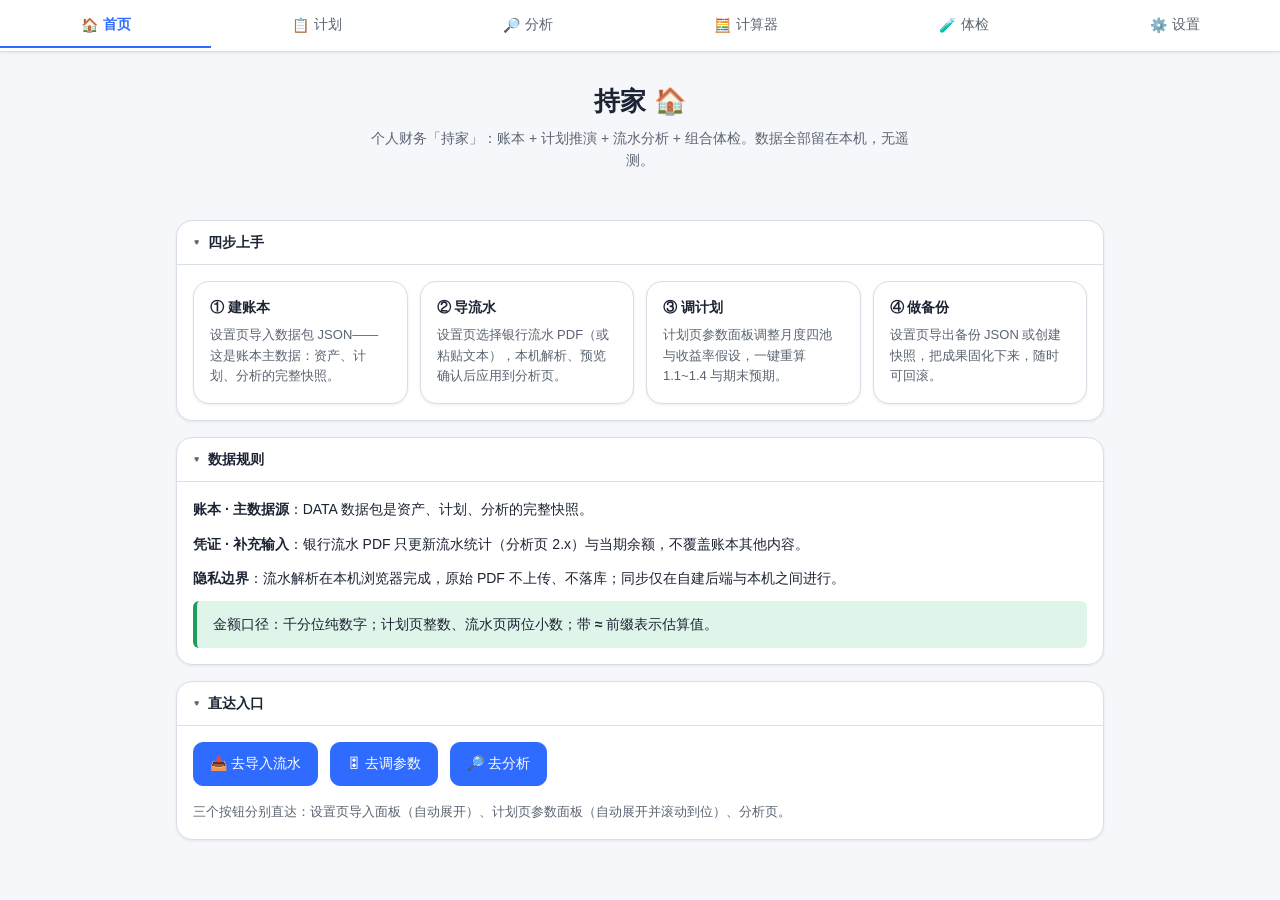
==== frontend/index.html @ 0c9bbaa5 "chijia v2.0.2：本地优先双端个人财务应用（FastAPI+SQLite+PWA，数据不出本机） 六 Tab（计划推演/流水分析/FIRE 计算器/组合体检）+ token 鉴权 + LWW" ====
<!DOCTYPE html>
<html lang="zh-CN">
<head>
  <meta charset="utf-8">
  <meta name="viewport" content="width=device-width, initial-scale=1">
  <meta name="color-scheme" content="light dark">
  <meta name="theme-color" content="#2f6bff">
  <meta name="description" content="持家 · 个人财务双端应用（数据仅存本机）">
  <title>持家 · 首页</title>
  <link rel="manifest" href="manifest.json">
  <link rel="icon" href="icons/icon.svg" type="image/svg+xml">
  <link rel="stylesheet" href="app.css?v=2.0.2">
</head>
<body>

  <!-- 六 Tab 顶栏（UX-SPEC §1：六 Tab 职责互斥） -->
  <header class="topbar">
    <nav class="tabs" role="tablist" aria-label="主导航">
      <button class="tab is-active" role="tab" aria-selected="true"  aria-controls="view-home"       data-tab="home">🏠<span>首页</span></button>
      <button class="tab" role="tab" aria-selected="false" aria-controls="view-plan"        data-tab="plan">📋<span>计划</span></button>
      <button class="tab" role="tab" aria-selected="false" aria-controls="view-analysis"    data-tab="analysis">🔎<span>分析</span></button>
      <button class="tab" role="tab" aria-selected="false" aria-controls="view-calculator"  data-tab="calculator">🧮<span>计算器</span></button>
      <button class="tab" role="tab" aria-selected="false" aria-controls="view-portfolio"   data-tab="portfolio">🧪<span>体检</span></button>
      <button class="tab" role="tab" aria-selected="false" aria-controls="view-settings"    data-tab="settings">⚙️<span>设置</span></button>
    </nav>
  </header>

  <main class="stage">

    <!-- 🏠 首页：壳内原生视图（引导与入口，不放任何数据表格/参数输入） -->
    <section class="view is-active" id="view-home" role="tabpanel" aria-label="首页" data-view="home">
      <div class="home-hero">
        <h1>持家 🏠</h1>
        <p>个人财务「持家」：账本 + 计划推演 + 流水分析 + 组合体检。数据全部留在本机，无遥测。</p>
      </div>

      <div class="page">

        <!-- 引导四步（折叠面板默认展开，UX-SPEC §3） -->
        <details class="panel" id="home-guide" open>
          <summary>四步上手</summary>
          <div class="panel-body">
            <div class="card-grid">
              <div class="card">
                <h3>① 建账本</h3>
                <p>设置页导入数据包 JSON——这是账本主数据：资产、计划、分析的完整快照。</p>
              </div>
              <div class="card">
                <h3>② 导流水</h3>
                <p>设置页选择银行流水 PDF（或粘贴文本），本机解析、预览确认后应用到分析页。</p>
              </div>
              <div class="card">
                <h3>③ 调计划</h3>
                <p>计划页参数面板调整月度四池与收益率假设，一键重算 1.1~1.4 与期末预期。</p>
              </div>
              <div class="card">
                <h3>④ 做备份</h3>
                <p>设置页导出备份 JSON 或创建快照，把成果固化下来，随时可回滚。</p>
              </div>
            </div>
          </div>
        </details>

        <!-- 数据规则说明 -->
        <details class="panel" id="home-rules" open>
          <summary>数据规则</summary>
          <div class="panel-body">
            <p><b>账本 · 主数据源</b>：DATA 数据包是资产、计划、分析的完整快照。</p>
            <p><b>凭证 · 补充输入</b>：银行流水 PDF 只更新流水统计（分析页 2.x）与当期余额，不覆盖账本其他内容。</p>
            <p><b>隐私边界</b>：流水解析在本机浏览器完成，原始 PDF 不上传、不落库；同步仅在自建后端与本机之间进行。</p>
            <div class="callout ok">金额口径：千分位纯数字；计划页整数、流水页两位小数；带 <b>≈</b> 前缀表示估算值。</div>
          </div>
        </details>

        <!-- 直达按钮组（章程 D2：跳转后目标面板自动展开并滚动到位） -->
        <details class="panel" id="home-quick" open>
          <summary>直达入口</summary>
          <div class="panel-body">
            <div class="quick-actions">
              <button class="btn btn-primary" data-go="settings" data-hook="focusImporter">📥 去导入流水</button>
              <button class="btn btn-primary" data-go="plan" data-hook="focusParams">🎛 去调参数</button>
              <button class="btn btn-primary" data-go="analysis">🔎 去分析</button>
            </div>
            <p class="hint">三个按钮分别直达：设置页导入面板（自动展开）、计划页参数面板（自动展开并滚动到位）、分析页。</p>
          </div>
        </details>

      </div>
    </section>

    <!-- 其余五 Tab：iframe 惰性加载（首次点击才设 src；切换只改 display，状态保留） -->
    <section class="view" id="view-plan" role="tabpanel" aria-label="计划" data-view="plan" hidden>
      <iframe id="frame-plan" data-src="plan.html" title="计划"></iframe>
    </section>
    <section class="view" id="view-analysis" role="tabpanel" aria-label="分析" data-view="analysis" hidden>
      <iframe id="frame-analysis" data-src="analysis.html" title="分析"></iframe>
    </section>
    <section class="view" id="view-calculator" role="tabpanel" aria-label="计算器" data-view="calculator" hidden>
      <iframe id="frame-calculator" data-src="calculator.html" title="计算器"></iframe>
    </section>
    <section class="view" id="view-portfolio" role="tabpanel" aria-label="体检" data-view="portfolio" hidden>
      <iframe id="frame-portfolio" data-src="portfolio.html" title="体检"></iframe>
    </section>
    <section class="view" id="view-settings" role="tabpanel" aria-label="设置" data-view="settings" hidden>
      <iframe id="frame-settings" data-src="settings.html" title="设置"></iframe>
    </section>

  </main>

  <script type="module">
    /* 持家壳 · Tab 切换 + iframe 惰性加载 + 直达钩子（章程 D2） */

    const PAGES = ['plan', 'analysis', 'calculator', 'portfolio', 'settings'];
    const tabs = Array.from(document.querySelectorAll('.tab'));
    const views = Object.fromEntries(
      Array.from(document.querySelectorAll('.view')).map((v) => [v.dataset.view, v]),
    );
    let current = 'home';

    function setDisplay(name) {
      for (const p of PAGES) views[p].hidden = p !== name;
      views.home.hidden = name !== 'home';
      for (const t of tabs) {
        const on = t.dataset.tab === name;
        t.classList.toggle('is-active', on);
        t.setAttribute('aria-selected', String(on));
      }
    }

    /** 惰性加载：首次调用才设 src；已加载立即返回 */
    function ensureFrame(name) {
      const f = document.getElementById('frame-' + name);
      if (f.getAttribute('src')) return Promise.resolve(f);
      return new Promise((resolve) => {
        f.addEventListener('load', () => resolve(f), { once: true });
        f.src = f.dataset.src;
      });
    }

    async function activate(name, hook) {
      if (!views[name]) return;
      if (name !== current) {
        setDisplay(name);
        current = name;
        try { history.replaceState(null, '', '#' + name); } catch { /* file:// 下可能受限 */ }
      }
      if (name !== 'home') {
        const frame = await ensureFrame(name);
        if (hook && frame.contentWindow) {
          try {
            // 页内模块通过 window.__chijia 暴露直达钩子（如 focusImporter / focusParams）
            frame.contentWindow.__chijia?.[hook]?.();
          } catch (e) {
            console.warn('[chijia] 直达钩子执行失败：', name, hook, e);
          }
        }
      }
    }

    for (const t of tabs) t.addEventListener('click', () => activate(t.dataset.tab));
    for (const b of document.querySelectorAll('[data-go]')) {
      b.addEventListener('click', () => activate(b.dataset.go, b.dataset.hook));
    }

    // 支持 #plan 等 hash 直达（QA/分享链接用）
    const initial = location.hash.slice(1);
    if (initial && views[initial]) activate(initial);

    // PWA Service Worker 注册（失败静默：本地预览 file:// 或旧浏览器）
    if ('serviceWorker' in navigator) {
      addEventListener('load', () => {
        navigator.serviceWorker.register('./sw.js').catch(() => {});
      });
    }
  </script>
</body>
</html>
---- frontend/app.css ----
/* ============================================================
   持家 chijia v2.0.2 · app.css
   设计 token + 深浅双主题 + 壳与页面排版 + DATA.md 全部 block
   类型样式 + 移动端 390 密度 + 打印（折叠全部展开）。
   引用方式：<link rel="stylesheet" href="app.css?v=版本">
   ============================================================ */

/* ------------------------------ 设计 token ------------------------------ */
:root {
  color-scheme: light dark;

  /* 色板（浅色） */
  --c-bg: #f6f7fb;
  --c-surface: #ffffff;
  --c-surface-2: #eef1f7;
  --c-text: #1c2333;
  --c-text-muted: #5b6472;
  --c-border: #d9dee8;
  --c-primary: #2f6bff;
  --c-primary-weak: #e3ecff;
  --c-primary-ink: #ffffff;
  --c-ok: #1e9e5a;
  --c-ok-weak: #e0f5ea;
  --c-warn: #b06f0a;
  --c-warn-weak: #fdf0d7;
  --c-danger: #cf3b3b;
  --c-danger-weak: #fbe3e3;
  --c-invest: #4e8cff;
  --c-consume: #2fbf71;
  --c-cushion: #e8a13c;
  --c-esop: #8f6bd6;

  /* 字号 */
  --fs-xs: 12px;
  --fs-sm: 13px;
  --fs-md: 14px;
  --fs-lg: 16px;
  --fs-xl: 20px;
  --fs-2xl: 26px;

  /* 间距 */
  --sp-1: 4px;
  --sp-2: 8px;
  --sp-3: 12px;
  --sp-4: 16px;
  --sp-5: 24px;
  --sp-6: 32px;
  --sp-7: 40px;
  --sp-8: 48px;

  /* 圆角 */
  --radius-sm: 6px;
  --radius-md: 10px;
  --radius-lg: 16px;

  /* 阴影 */
  --shadow-1: 0 1px 3px rgba(16, 24, 40, 0.08);
  --shadow-2: 0 6px 18px rgba(16, 24, 40, 0.12);

  /* 布局 */
  --topbar-h: 52px;
}

/* 深色主题：手动 [data-theme="dark"] 或系统偏好 */
:root[data-theme='dark'] {
  color-scheme: dark;
  --c-bg: #12151c;
  --c-surface: #1a1f2a;
  --c-surface-2: #232a38;
  --c-text: #e8ecf4;
  --c-text-muted: #9aa4b5;
  --c-border: #2c3444;
  --c-primary: #5c8bff;
  --c-primary-weak: #22304f;
  --c-primary-ink: #0e1420;
  --c-ok: #3ed484;
  --c-ok-weak: #143526;
  --c-warn: #f0b45c;
  --c-warn-weak: #3a2c12;
  --c-danger: #ff7070;
  --c-danger-weak: #421d1d;
}
@media (prefers-color-scheme: dark) {
  :root:not([data-theme='light']) {
    color-scheme: dark;
    --c-bg: #12151c;
    --c-surface: #1a1f2a;
    --c-surface-2: #232a38;
    --c-text: #e8ecf4;
    --c-text-muted: #9aa4b5;
    --c-border: #2c3444;
    --c-primary: #5c8bff;
    --c-primary-weak: #22304f;
    --c-primary-ink: #0e1420;
    --c-ok: #3ed484;
    --c-ok-weak: #143526;
    --c-warn: #f0b45c;
    --c-warn-weak: #3a2c12;
    --c-danger: #ff7070;
    --c-danger-weak: #421d1d;
  }
}

/* ------------------------------ 基础排版 ------------------------------ */
* {
  box-sizing: border-box;
}
/* author 层的 display:flex/grid 会覆盖 UA 的 [hidden]，这里统一压回（如 .form-row 隐藏行） */
[hidden] {
  display: none !important;
}
html,
body {
  margin: 0;
  padding: 0;
}
body {
  font-family: -apple-system, 'Segoe UI', 'Microsoft YaHei', 'PingFang SC', 'Noto Sans SC', sans-serif;
  font-size: var(--fs-md);
  line-height: 1.6;
  color: var(--c-text);
  background: var(--c-bg);
}
h1,
h2,
h3,
h4 {
  line-height: 1.35;
  margin: var(--sp-5) 0 var(--sp-3);
}
h1 {
  font-size: var(--fs-2xl);
}
h2 {
  font-size: var(--fs-xl);
}
h3 {
  font-size: var(--fs-lg);
}
h4 {
  font-size: var(--fs-md);
}
p {
  margin: var(--sp-3) 0;
}
a {
  color: var(--c-primary);
}
code {
  font-family: Consolas, 'Courier New', monospace;
  font-size: 0.92em;
  background: var(--c-surface-2);
  border-radius: var(--radius-sm);
  padding: 1px 5px;
}

.hint {
  color: var(--c-text-muted);
  font-size: var(--fs-sm);
  font-weight: normal;
}
.muted {
  color: var(--c-text-muted);
}
.neg {
  color: var(--c-danger);
}
.strong {
  font-weight: 700;
}
.num {
  font-variant-numeric: tabular-nums;
  text-align: right;
}

/* ------------------------------ 壳：顶栏与舞台 ------------------------------ */
.topbar {
  position: sticky;
  top: 0;
  z-index: 10;
  height: var(--topbar-h);
  display: flex;
  align-items: center;
  background: var(--c-surface);
  border-bottom: 1px solid var(--c-border);
  box-shadow: var(--shadow-1);
}
.tabs {
  display: flex;
  width: 100%;
  overflow-x: auto;
  scrollbar-width: none;
}
.tabs::-webkit-scrollbar {
  display: none;
}
.tab {
  flex: 1 0 auto;
  min-height: 44px;
  min-width: 64px;
  display: inline-flex;
  align-items: center;
  justify-content: center;
  gap: 5px;
  padding: 0 var(--sp-3);
  border: none;
  border-bottom: 2px solid transparent;
  background: none;
  color: var(--c-text-muted);
  font-size: var(--fs-md);
  font-family: inherit;
  cursor: pointer;
  white-space: nowrap;
}
.tab:hover {
  color: var(--c-text);
  background: var(--c-surface-2);
}
.tab.is-active {
  color: var(--c-primary);
  border-bottom-color: var(--c-primary);
  font-weight: 600;
}
.tab:focus-visible {
  outline: 2px solid var(--c-primary);
  outline-offset: -2px;
}

.stage {
  height: calc(100vh - var(--topbar-h));
}
.view {
  height: 100%;
  overflow: auto;
}
.view[hidden] {
  display: none;
}
.view iframe {
  display: block;
  width: 100%;
  height: 100%;
  border: 0;
  background: var(--c-bg);
}

/* ------------------------------ 页面布局 ------------------------------ */
.page {
  max-width: 960px;
  margin: 0 auto;
  padding: var(--sp-5) var(--sp-4) var(--sp-8);
}
.page-head {
  max-width: 960px;
  margin: 0 auto;
  padding: var(--sp-4) var(--sp-4) 0;
}
.page-head h1 {
  margin: 0 0 var(--sp-1);
}
.page-head .page-sub {
  margin: 0;
  color: var(--c-text-muted);
  font-size: var(--fs-sm);
}
.page-footer {
  max-width: 960px;
  margin: var(--sp-7) auto 0;
  padding: var(--sp-4) var(--sp-4) var(--sp-6);
  border-top: 1px solid var(--c-border);
  color: var(--c-text-muted);
  font-size: var(--fs-sm);
  text-align: center;
}

/* ------------------------------ 按钮（触控 ≥44px） ------------------------------ */
.btn {
  min-height: 44px;
  min-width: 44px;
  display: inline-flex;
  align-items: center;
  justify-content: center;
  gap: var(--sp-2);
  padding: 0 var(--sp-4);
  border: 1px solid var(--c-border);
  border-radius: var(--radius-md);
  background: var(--c-surface);
  color: var(--c-text);
  font-size: var(--fs-md);
  font-family: inherit;
  cursor: pointer;
  transition: transform 0.06s ease, background 0.15s ease, box-shadow 0.15s ease;
}
.btn:hover {
  background: var(--c-surface-2);
}
.btn:active {
  transform: scale(0.97);
}
.btn:focus-visible {
  outline: 2px solid var(--c-primary);
  outline-offset: 2px;
}
.btn-primary {
  background: var(--c-primary);
  border-color: var(--c-primary);
  color: var(--c-primary-ink);
}
.btn-primary:hover {
  background: var(--c-primary);
  filter: brightness(1.08);
}
.btn-danger {
  color: var(--c-danger);
  border-color: var(--c-danger);
}
.btn[disabled] {
  opacity: 0.5;
  cursor: not-allowed;
}
.quick-actions {
  display: flex;
  flex-wrap: wrap;
  gap: var(--sp-3);
  margin: var(--sp-4) 0;
}

/* ------------------------------ 表单控件（触控 ≥44px） ------------------------------ */
input[type='number'],
input[type='text'],
input[type='password'],
input[type='date'],
select,
textarea {
  min-height: 44px;
  padding: var(--sp-2) var(--sp-3);
  border: 1px solid var(--c-border);
  border-radius: var(--radius-md);
  background: var(--c-surface);
  color: var(--c-text);
  font-size: var(--fs-md);
  font-family: inherit;
}
input[type='number'] {
  width: 100%;
  font-variant-numeric: tabular-nums;
}
input:focus-visible,
select:focus-visible,
textarea:focus-visible {
  outline: 2px solid var(--c-primary);
  outline-offset: 1px;
}
input[type='file'] {
  min-height: 44px;
  max-width: 100%;
  font-family: inherit;
}
input[type='file']::file-selector-button {
  min-height: 36px;
  margin-right: var(--sp-3);
  border: 1px solid var(--c-border);
  border-radius: var(--radius-md);
  background: var(--c-surface-2);
  color: var(--c-text);
  font-family: inherit;
  cursor: pointer;
}

/* ------------------------------ 卡片 / 面板 ------------------------------ */
.card {
  background: var(--c-surface);
  border: 1px solid var(--c-border);
  border-radius: var(--radius-lg);
  box-shadow: var(--shadow-1);
  padding: var(--sp-4);
}
.card-grid {
  display: grid;
  grid-template-columns: repeat(auto-fit, minmax(200px, 1fr));
  gap: var(--sp-3);
  margin: var(--sp-4) 0;
}
.card-grid .card h3 {
  margin: 0 0 var(--sp-2);
  font-size: var(--fs-md);
}
.card-grid .card p {
  margin: 0;
  font-size: var(--fs-sm);
  color: var(--c-text-muted);
}

.panel {
  background: var(--c-surface);
  border: 1px solid var(--c-border);
  border-radius: var(--radius-lg);
  box-shadow: var(--shadow-1);
  margin: var(--sp-4) 0;
}
.panel > summary {
  min-height: 44px;
  display: flex;
  align-items: center;
  padding: var(--sp-2) var(--sp-4);
  font-weight: 600;
  cursor: pointer;
  border-radius: var(--radius-lg);
  user-select: none;
}
.panel > summary:hover {
  background: var(--c-surface-2);
}
.panel[open] > summary {
  border-bottom: 1px solid var(--c-border);
  border-radius: var(--radius-lg) var(--radius-lg) 0 0;
}
.panel > summary:focus-visible {
  outline: 2px solid var(--c-primary);
  outline-offset: -2px;
}
.panel > summary::before {
  content: '▸';
  margin-right: var(--sp-2);
  color: var(--c-text-muted);
  transition: transform 0.15s ease;
}
.panel[open] > summary::before {
  transform: rotate(90deg);
}
.panel-body {
  padding: var(--sp-4);
}
.panel-body > :first-child {
  margin-top: 0;
}
.panel-body > :last-child {
  margin-bottom: 0;
}

/* ------------------------------ 空态 / 提示框 ------------------------------ */
.empty {
  margin: var(--sp-3) 0;
  padding: var(--sp-5) var(--sp-4);
  border: 1px dashed var(--c-border);
  border-radius: var(--radius-md);
  color: var(--c-text-muted);
  font-size: var(--fs-sm);
  text-align: center;
  background: var(--c-surface);
}
.callout {
  margin: var(--sp-3) 0;
  padding: var(--sp-3) var(--sp-4);
  border-left: 4px solid var(--c-primary);
  border-radius: var(--radius-sm);
  background: var(--c-primary-weak);
  overflow-wrap: break-word;
}
.callout.ok {
  border-left-color: var(--c-ok);
  background: var(--c-ok-weak);
}
.callout.warn {
  border-left-color: var(--c-warn);
  background: var(--c-warn-weak);
}
.callout.danger,
.callout.plan-warn {
  border-left-color: var(--c-danger);
  background: var(--c-danger-weak);
  color: var(--c-danger);
  font-weight: 600;
}

/* ------------------------------ 标签 ------------------------------ */
.tag {
  display: inline-block;
  padding: 1px 8px;
  border-radius: 999px;
  font-size: var(--fs-xs);
  background: var(--c-surface-2);
  color: var(--c-text-muted);
  white-space: nowrap;
}
.tag-ok {
  background: var(--c-ok-weak);
  color: var(--c-ok);
}
.tag-warn {
  background: var(--c-warn-weak);
  color: var(--c-warn);
}
.tag-danger {
  background: var(--c-danger-weak);
  color: var(--c-danger);
}
.tag-blue {
  background: var(--c-primary-weak);
  color: var(--c-primary);
}

/* ------------------------------ 表格 ------------------------------ */
.table-wrap {
  overflow-x: auto;
}
table.data-table {
  width: 100%;
  border-collapse: collapse;
  margin: var(--sp-3) 0;
  font-size: var(--fs-sm);
}
table.data-table th,
table.data-table td {
  padding: var(--sp-2) var(--sp-3);
  border-bottom: 1px solid var(--c-border);
  text-align: left;
  vertical-align: top;
}
table.data-table th {
  color: var(--c-text-muted);
  font-weight: 600;
  white-space: nowrap;
}
table.data-table th.num,
table.data-table td.num {
  text-align: right;
  font-variant-numeric: tabular-nums;
}
table.data-table tr.is-total td {
  font-weight: 700;
  border-top: 2px solid var(--c-border);
}
table.data-table tr.is-muted td {
  color: var(--c-text-muted);
}
/* hideNarrow 说明性尾列（buildTable 打标，如计划页 1.3「构成」）：
   ≤480px 整列隐藏（th/td 同步），避免窄视口长文案列逐字竖排；≥481px 完整显示 */
@media (max-width: 480px) {
  table.data-table .col-hide-narrow {
    display: none;
  }
}

/* ------------------------------ Hero（现在 → 计划期末） ------------------------------ */
.hero {
  display: grid;
  grid-template-columns: 1fr auto 1fr;
  gap: var(--sp-3);
  align-items: stretch;
  margin: var(--sp-4) 0;
}
.hero-side {
  background: var(--c-surface);
  border: 1px solid var(--c-border);
  border-radius: var(--radius-lg);
  box-shadow: var(--shadow-1);
  padding: var(--sp-4);
}
.hero-side-exp {
  border-color: var(--c-primary);
}
.hero-head {
  font-weight: 700;
  font-size: var(--fs-md);
  margin-bottom: var(--sp-2);
}
.hero-list {
  list-style: none;
  margin: 0;
  padding: 0;
}
.hero-item {
  display: flex;
  justify-content: space-between;
  align-items: baseline;
  gap: var(--sp-3);
  padding: var(--sp-1) 0;
  border-bottom: 1px dashed var(--c-border);
  font-size: var(--fs-sm);
}
.hero-item:last-child {
  border-bottom: none;
}
.hero-label {
  color: var(--c-text-muted);
}
.hero-val {
  font-variant-numeric: tabular-nums;
}
.hero-arrow {
  align-self: center;
  font-size: var(--fs-2xl);
  color: var(--c-primary);
}

/* ------------------------------ Overview（资金分布 & 总览） ------------------------------ */
.ov-panel {
  padding: var(--sp-4);
}
.ov-head {
  margin-bottom: var(--sp-2);
}
.ov-title {
  margin: 0;
  font-size: var(--fs-lg);
}
.ov-note {
  margin: var(--sp-1) 0 0;
}
.ov-wrap {
  display: grid;
  grid-template-columns: 1fr auto 1fr;
  gap: var(--sp-4);
  align-items: start;
}
.ov-side {
  min-width: 0;
}
.ov-side-head {
  font-weight: 600;
  font-size: var(--fs-sm);
  color: var(--c-text-muted);
}
.ov-total {
  font-size: var(--fs-2xl);
  font-weight: 700;
  text-align: left;
  line-height: 1.3;
}
.ov-sub {
  margin-bottom: var(--sp-2);
}
.stack {
  display: flex;
  height: 22px;
  border-radius: var(--radius-sm);
  overflow: hidden;
  background: var(--c-surface-2);
}
.stack span {
  display: flex;
  align-items: center;
  justify-content: center;
  min-width: 0;
  overflow: hidden;
  white-space: nowrap;
  color: #fff;
  font-size: var(--fs-xs);
  text-shadow: 0 0 2px rgba(0, 0, 0, 0.35);
}
.ov-rows {
  list-style: none;
  margin: var(--sp-2) 0 0;
  padding: 0;
}
.ov-row {
  display: flex;
  align-items: baseline;
  gap: var(--sp-2);
  padding: var(--sp-1) 0;
  font-size: var(--fs-sm);
  border-bottom: 1px dashed var(--c-border);
}
.ov-row:last-child {
  border-bottom: none;
}
.dot {
  flex: 0 0 8px;
  width: 8px;
  height: 8px;
  border-radius: 50%;
  align-self: center;
}
.ov-name {
  flex: 1 1 auto;
  min-width: 0;
  overflow: hidden;
  text-overflow: ellipsis;
  white-space: nowrap;
}
.ov-amt {
  flex: 0 0 auto;
  font-variant-numeric: tabular-nums;
}
.ov-pc {
  flex: 0 0 3em;
  color: var(--c-text-muted);
  font-variant-numeric: tabular-nums;
}
.ov-callout {
  font-size: var(--fs-sm);
}
.ov-arrow {
  align-self: center;
  text-align: center;
  max-width: 160px;
}
.ov-arrow-glyph {
  font-size: var(--fs-2xl);
  color: var(--c-primary);
}
.ov-arrow-cap {
  margin-top: var(--sp-1);
  font-size: var(--fs-xs);
  color: var(--c-text-muted);
  line-height: 1.5;
}

/* ------------------------------ parts：章节与双栏 ------------------------------ */
.part {
  margin: var(--sp-6) 0 var(--sp-4);
}
.part-head {
  margin-bottom: var(--sp-2);
}
.part-title {
  display: flex;
  align-items: center;
  gap: var(--sp-2);
  margin: 0;
  font-size: var(--fs-xl);
}
.part-no {
  display: inline-flex;
  align-items: center;
  justify-content: center;
  min-width: 1.7em;
  height: 1.7em;
  border-radius: var(--radius-sm);
  background: var(--c-primary);
  color: var(--c-primary-ink);
  font-size: var(--fs-md);
  font-weight: 700;
}
.part-note {
  margin: var(--sp-1) 0 0;
}
.part-layout {
  display: grid;
  grid-template-columns: minmax(0, 1fr) 300px;
  gap: var(--sp-4);
  align-items: start;
}
.part-sections {
  min-width: 0;
}
.rules-col {
  position: sticky;
  top: var(--sp-3);
}
.rules-title {
  margin: 0 0 var(--sp-2);
  font-size: var(--fs-md);
  color: var(--c-warn);
}
.rules-body > :first-child {
  margin-top: 0;
}
.rules-body > :last-child {
  margin-bottom: 0;
}
.section-panel {
  margin: var(--sp-3) 0;
}
.sec-summary {
  font-size: var(--fs-md);
}

/* ------------------------------ block：sub / h4 / gap ------------------------------ */
.block-sub {
  color: var(--c-text-muted);
  font-size: var(--fs-sm);
  margin: var(--sp-2) 0;
}
.block-h4 {
  margin: var(--sp-4) 0 var(--sp-2);
  font-weight: 700;
}
.gap {
  width: 100%;
}

/* ------------------------------ block：allocbar / tier ------------------------------ */
.allocbar {
  display: flex;
  height: 26px;
  border-radius: var(--radius-sm);
  overflow: hidden;
  margin: var(--sp-3) 0;
}
.allocbar span {
  display: flex;
  align-items: center;
  justify-content: center;
  min-width: 0;
  overflow: hidden;
  white-space: nowrap;
  text-overflow: ellipsis;
  padding: 0 4px;
  color: #fff;
  font-size: var(--fs-xs);
  text-shadow: 0 0 2px rgba(0, 0, 0, 0.35);
}
.ab-consume {
  background: var(--c-consume);
}
.ab-invest {
  background: var(--c-invest);
}
.ab-cushion {
  background: var(--c-cushion);
}
.ab-esop {
  background: var(--c-esop);
}

.tier {
  margin: var(--sp-3) 0;
}
.tier-bar {
  display: flex;
  height: 30px;
  border-radius: var(--radius-sm);
  overflow: hidden;
  margin: 0;
}
.tier-bar span {
  display: flex;
  align-items: center;
  justify-content: center;
  min-width: 0;
  overflow: hidden;
  white-space: nowrap;
  text-overflow: ellipsis;
  padding: 0 4px;
  color: #fff;
  font-size: var(--fs-xs);
  text-shadow: 0 0 2px rgba(0, 0, 0, 0.35);
}
.tier-legend {
  list-style: none;
  display: flex;
  flex-wrap: wrap;
  gap: var(--sp-2) var(--sp-4);
  margin: var(--sp-2) 0 0;
  padding: 0;
  font-size: var(--fs-sm);
}
.tier-leg {
  display: flex;
  align-items: center;
  gap: var(--sp-2);
}
.tier-leg .swatch {
  width: 10px;
  height: 10px;
  border-radius: 3px;
}

/* ------------------------------ block：cards（仓位/指标卡） ------------------------------ */
.stat-cards {
  margin: var(--sp-3) 0;
}
.stat-card {
  display: flex;
  flex-direction: column;
  gap: var(--sp-1);
  align-items: flex-start;
}
.stat-lab {
  font-size: var(--fs-xs);
}
.stat-val {
  font-size: var(--fs-xl);
  font-weight: 700;
  text-align: left;
  font-variant-numeric: tabular-nums;
}
.stat-note {
  font-size: var(--fs-xs);
}
.stat-card .tag {
  margin-top: var(--sp-1);
}

/* ------------------------------ block：picgrid / flow / ms ------------------------------ */
.pic-grid {
  display: grid;
  grid-template-columns: repeat(auto-fit, minmax(180px, 1fr));
  gap: var(--sp-3);
  margin: var(--sp-3) 0;
}
.pic-grid .cell {
  padding: var(--sp-3);
  border: 1px solid var(--c-border);
  border-radius: var(--radius-md);
  background: var(--c-surface);
  font-size: var(--fs-sm);
}
.pic-grid .cell b {
  display: block;
  margin-bottom: var(--sp-1);
}
.pic-grid .cell span {
  color: var(--c-text-muted);
}

.flow-chain {
  display: flex;
  flex-wrap: wrap;
  align-items: stretch;
  gap: var(--sp-2);
  margin: var(--sp-3) 0;
}
.flow-chain .step {
  flex: 1 1 150px;
  padding: var(--sp-3);
  border: 1px solid var(--c-border);
  border-radius: var(--radius-md);
  background: var(--c-surface);
  font-size: var(--fs-sm);
}
.flow-chain .step b {
  display: block;
  font-size: var(--fs-sm);
}
.flow-sep {
  align-self: center;
  color: var(--c-primary);
  font-weight: 700;
}

.ms-cloud {
  display: flex;
  flex-wrap: wrap;
  gap: var(--sp-2);
  margin: var(--sp-3) 0;
}
.ms-cloud .tag {
  font-size: var(--fs-sm);
  white-space: normal;
  max-width: 100%;
}

/* ------------------------------ block：procons / distrows / details ------------------------------ */
.procons {
  display: grid;
  grid-template-columns: 1fr 1fr;
  gap: var(--sp-3);
  margin: var(--sp-3) 0;
}
.procons-col {
  border: 1px solid var(--c-border);
  border-radius: var(--radius-md);
  padding: var(--sp-3);
  background: var(--c-surface);
  font-size: var(--fs-sm);
}
.procons-col h4 {
  margin: 0 0 var(--sp-2);
}
.procons-col ul {
  margin: 0;
  padding-left: 1.3em;
}
.procons-col.pros h4 {
  color: var(--c-ok);
}
.procons-col.cons h4 {
  color: var(--c-warn);
}

.dist-rows {
  margin: var(--sp-3) 0;
}
.dist-row {
  display: grid;
  grid-template-columns: minmax(7em, 9em) 1fr 4em;
  gap: var(--sp-2);
  align-items: center;
  margin: var(--sp-2) 0;
  font-size: var(--fs-sm);
}
.dist-row .dist-name {
  min-width: 0;
  overflow: hidden;
  text-overflow: ellipsis;
  white-space: nowrap;
}
.dist-row .bar {
  height: 12px;
  border-radius: 999px;
  background: var(--c-surface-2);
  overflow: hidden;
}
.dist-row .bar i {
  display: block;
  height: 100%;
  border-radius: 999px;
  min-width: 2px;
}
.dist-row .dist-pct {
  color: var(--c-text-muted);
  font-variant-numeric: tabular-nums;
}

details.details-block {
  margin: var(--sp-3) 0;
  box-shadow: none;
  background: var(--c-surface-2);
}
details.details-block > summary {
  min-height: 44px;
  font-weight: 600;
  font-size: var(--fs-sm);
}

/* ------------------------------ 表格内分布条（bar cell） ------------------------------ */
.bar-cell {
  display: flex;
  align-items: center;
  justify-content: flex-end;
  gap: var(--sp-2);
}
.bar-cell .bar {
  flex: 0 0 64px;
  height: 8px;
  border-radius: 999px;
  background: var(--c-surface-2);
  overflow: hidden;
}
.bar-cell .bar i {
  display: block;
  height: 100%;
  background: var(--c-invest);
  border-radius: 999px;
  min-width: 2px;
}

/* ------------------------------ 统计维度芯片（分析页） ------------------------------ */
.stats-chip {
  display: flex;
  flex-wrap: wrap;
  align-items: center;
  gap: var(--sp-2);
  margin: var(--sp-3) 0;
}
.stats-chip .tag-blue {
  font-size: var(--fs-sm);
  padding: 3px 12px;
}
.stats-chip-text {
  font-size: var(--fs-sm);
  color: var(--c-text-muted);
}

/* ------------------------------ ④ 参数面板（计划页） ------------------------------ */
.pp-grid {
  display: grid;
  grid-template-columns: repeat(auto-fit, minmax(200px, 1fr));
  gap: var(--sp-3);
  margin: var(--sp-2) 0;
}
.pp-field {
  display: flex;
  flex-direction: column;
  gap: var(--sp-1);
  min-width: 0;
}
.pp-lab {
  font-size: var(--fs-xs);
  color: var(--c-text-muted);
}
.pp-status {
  margin: var(--sp-2) 0;
}
.pp-status .callout {
  margin: var(--sp-2) 0;
}
.pp-actions {
  display: flex;
  align-items: center;
  gap: var(--sp-3);
  flex-wrap: wrap;
}
.pp-flash {
  min-height: 1.4em;
}

/* ------------------------------ 设置页（settings-mode） ------------------------------ */
body[data-page='settings'] .page {
  max-width: 860px;
}
body[data-page='settings'] .panel {
  margin: var(--sp-3) 0;
}
body[data-page='settings'] .panel > summary {
  font-size: var(--fs-lg);
  padding: var(--sp-3) var(--sp-4);
}

/* 表单行（设置/计算器/体检等页通用） */
.form-row {
  display: flex;
  flex-wrap: wrap;
  align-items: flex-end;
  gap: var(--sp-3);
  margin: var(--sp-3) 0;
}
.form-row > label {
  flex: 1 1 200px;
  display: flex;
  flex-direction: column;
  gap: var(--sp-1);
  min-width: 0;
  font-size: var(--fs-sm);
  color: var(--c-text-muted);
}
.form-row .btn {
  flex: 0 0 auto;
}

/* 横幅反馈（FFC_PREFILL 预填提示等；深浅主题均深底浅字，保证对比度） */
.banner {
  display: flex;
  align-items: center;
  gap: var(--sp-2);
  margin: var(--sp-3) 0;
  padding: var(--sp-3) var(--sp-4);
  border-radius: var(--radius-md);
  background: #1c2333;
  color: #f2f5fb;
  font-size: var(--fs-sm);
  border: 1px solid #3a465e;
}
.banner[hidden] {
  display: none;
}
.banner .banner-close {
  margin-left: auto;
  flex: 0 0 44px;
  width: 44px;
  height: 44px;
  min-width: 44px; /* O-3：触控目标 ≥44×44（UX-SPEC 红线） */
  min-height: 44px;
  display: inline-flex;
  align-items: center;
  justify-content: center;
  border: 1px solid #4a5a7a;
  border-radius: var(--radius-sm);
  background: transparent;
  color: #f2f5fb;
  cursor: pointer;
}

/* 图例（V-2/V-3：堆叠条/分配条窄段标签外置） */
.stack-legend,
.alloc-legend {
  list-style: none;
  display: flex;
  flex-wrap: wrap;
  gap: var(--sp-1) var(--sp-4);
  margin: var(--sp-1) 0 0;
  padding: 0;
  font-size: var(--fs-xs);
  color: var(--c-text-muted);
}
.stack-leg,
.alloc-leg {
  display: flex;
  align-items: center;
  gap: var(--sp-1);
  min-width: 0;
}
.swatch {
  flex: 0 0 10px;
  width: 10px;
  height: 10px;
  border-radius: 3px;
}

/* 状态行（解析/同步反馈） */
.status-line {
  margin: var(--sp-2) 0;
  font-size: var(--fs-sm);
}
.status-line:empty {
  display: none;
}

/* ------------------------------ 首页原生视图 ------------------------------ */
.home-hero {
  padding: var(--sp-6) var(--sp-4) var(--sp-2);
  text-align: center;
}
.home-hero h1 {
  margin: 0 0 var(--sp-2);
}
.home-hero p {
  margin: 0 auto;
  max-width: 560px;
  color: var(--c-text-muted);
}

/* ------------------------------ 移动端密度（≤480px，按 390 设计） ------------------------------ */
@media (max-width: 480px) {
  :root {
    --fs-2xl: 22px;
    --fs-xl: 18px;
    --sp-5: 18px;
    --sp-6: 24px;
    --sp-7: 28px;
    --sp-8: 32px;
  }
  .page {
    padding: var(--sp-3) var(--sp-3) var(--sp-6);
  }
  .page-head {
    padding: var(--sp-3) var(--sp-3) 0;
  }
  .hero,
  .ov-wrap {
    grid-template-columns: 1fr;
  }
  .hero-arrow {
    justify-self: center;
    transform: rotate(90deg);
  }
  .ov-arrow {
    justify-self: center;
  }
  .ov-arrow-glyph {
    display: inline-block;
    transform: rotate(90deg);
  }
  .part-layout {
    grid-template-columns: 1fr;
  }
  .rules-col {
    position: static;
  }
  .procons {
    grid-template-columns: 1fr;
  }
  .dist-row {
    grid-template-columns: minmax(5.5em, 7em) 1fr 3.2em;
  }
  table.data-table {
    font-size: var(--fs-xs);
  }
  table.data-table th,
  table.data-table td {
    padding: var(--sp-1) var(--sp-2);
  }
  .tab {
    flex: 1 1 0; /* V-1：390 视口六 Tab 等分收窄，全部可达 */
    min-width: 0;
    padding: 0 4px;
    gap: 2px;
  }
  .tab span {
    font-size: var(--fs-xs);
  }
  .quick-actions {
    flex-direction: column;
  }
  .quick-actions .btn {
    width: 100%;
  }
  .ov-panel {
    padding: var(--sp-3);
  }
  .bar-cell .bar {
    flex-basis: 48px;
  }
}

/* ------------------------------ 打印 ------------------------------ */
@media print {
  .topbar,
  .quick-actions,
  .view iframe,
  .pp-actions,
  .page-footer {
    display: none !important;
  }
  body {
    background: #fff;
    color: #000;
    font-size: 12px;
  }
  .stage {
    height: auto;
    overflow: visible;
  }
  .panel,
  .card,
  .hero-side,
  .ov-panel {
    box-shadow: none;
    border-color: #999;
    break-inside: avoid;
  }
  details,
  details > * {
    display: block !important; /* 打印时折叠面板全部展开（尽力而为，boot 配合 beforeprint） */
  }
  details > summary {
    list-style: none;
  }
  a {
    color: #000;
    text-decoration: none;
  }
  .section-panel,
  .part {
    break-inside: avoid-page;
  }
}

/* ------------------------------ 动效偏好 ------------------------------ */
@media (prefers-reduced-motion: reduce) {
  * {
    transition: none !important;
    scroll-behavior: auto !important;
  }
}
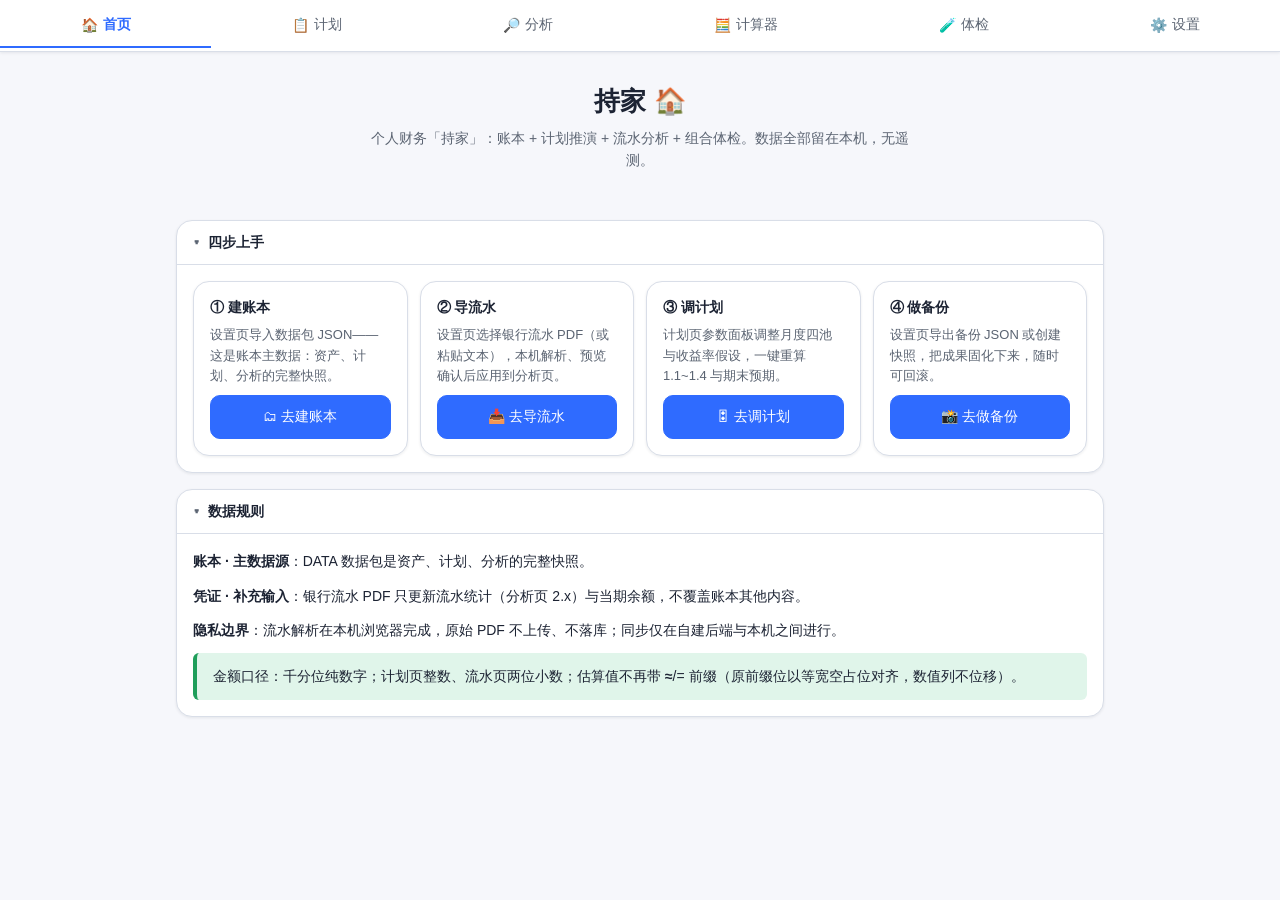
==== commit eb618d13: "chijia v2.0.7：计划推演 v1 口径对齐 + 持仓截图识别导入（RapidOCR/GLM 视觉）+ 体检分析引擎五灯 + pdf.js 本地化 + v1 包兼容导入 + 13 项体验修复（" ====
--- a/frontend/index.html
+++ b/frontend/index.html
@@ -9,7 +9,7 @@
   <title>持家 · 首页</title>
   <link rel="manifest" href="manifest.json">
   <link rel="icon" href="icons/icon.svg" type="image/svg+xml">
-  <link rel="stylesheet" href="app.css?v=2.0.2">
+  <link rel="stylesheet" href="app.css?v=2.0.7">
 </head>
 <body>
 
@@ -36,7 +36,7 @@
 
       <div class="page">
 
-        <!-- 引导四步（折叠面板默认展开，UX-SPEC §3） -->
+        <!-- 引导四步（折叠面板默认展开，UX-SPEC §3；改动⑥：直达按钮嵌入各卡片，直达入口面板已删） -->
         <details class="panel" id="home-guide" open>
           <summary>四步上手</summary>
           <div class="panel-body">
@@ -44,44 +44,35 @@
               <div class="card">
                 <h3>① 建账本</h3>
                 <p>设置页导入数据包 JSON——这是账本主数据：资产、计划、分析的完整快照。</p>
+                <button class="btn btn-primary card-go" data-go="settings" data-hook="focusBackup">🗂 去建账本</button>
               </div>
               <div class="card">
                 <h3>② 导流水</h3>
                 <p>设置页选择银行流水 PDF（或粘贴文本），本机解析、预览确认后应用到分析页。</p>
+                <button class="btn btn-primary card-go" data-go="settings" data-hook="focusImporter">📥 去导流水</button>
               </div>
               <div class="card">
                 <h3>③ 调计划</h3>
                 <p>计划页参数面板调整月度四池与收益率假设，一键重算 1.1~1.4 与期末预期。</p>
+                <button class="btn btn-primary card-go" data-go="plan" data-hook="focusParams">🎛 去调计划</button>
               </div>
               <div class="card">
                 <h3>④ 做备份</h3>
                 <p>设置页导出备份 JSON 或创建快照，把成果固化下来，随时可回滚。</p>
+                <button class="btn btn-primary card-go" data-go="settings" data-hook="focusSnapshots">📸 去做备份</button>
               </div>
             </div>
           </div>
         </details>
 
-        <!-- 数据规则说明 -->
+        <!-- 数据规则说明（改动⑥：保留） -->
         <details class="panel" id="home-rules" open>
           <summary>数据规则</summary>
           <div class="panel-body">
             <p><b>账本 · 主数据源</b>：DATA 数据包是资产、计划、分析的完整快照。</p>
             <p><b>凭证 · 补充输入</b>：银行流水 PDF 只更新流水统计（分析页 2.x）与当期余额，不覆盖账本其他内容。</p>
             <p><b>隐私边界</b>：流水解析在本机浏览器完成，原始 PDF 不上传、不落库；同步仅在自建后端与本机之间进行。</p>
-            <div class="callout ok">金额口径：千分位纯数字；计划页整数、流水页两位小数；带 <b>≈</b> 前缀表示估算值。</div>
-          </div>
-        </details>
-
-        <!-- 直达按钮组（章程 D2：跳转后目标面板自动展开并滚动到位） -->
-        <details class="panel" id="home-quick" open>
-          <summary>直达入口</summary>
-          <div class="panel-body">
-            <div class="quick-actions">
-              <button class="btn btn-primary" data-go="settings" data-hook="focusImporter">📥 去导入流水</button>
-              <button class="btn btn-primary" data-go="plan" data-hook="focusParams">🎛 去调参数</button>
-              <button class="btn btn-primary" data-go="analysis">🔎 去分析</button>
-            </div>
-            <p class="hint">三个按钮分别直达：设置页导入面板（自动展开）、计划页参数面板（自动展开并滚动到位）、分析页。</p>
+            <div class="callout ok">金额口径：千分位纯数字；计划页整数、流水页两位小数；估算值不再带 <b>≈</b>/= 前缀（原前缀位以等宽空占位对齐，数值列不位移）。</div>
           </div>
         </details>
 
@@ -162,6 +153,17 @@
       b.addEventListener('click', () => activate(b.dataset.go, b.dataset.hook));
     }
 
+    // 改动④：iframe 页「🧮 发送到计算器」不再开新标签——壳收到消息后切 Tab
+    // （复用上方 activate 的 tab 切换 + 惰性加载；hook 供已加载页重放预填等）。
+    // 安全校验：仅接受同源壳内 iframe 帧发来的约定消息形状。
+    addEventListener('message', (e) => {
+      const d = e.data;
+      if (!d || d.src !== 'chijia-frame' || d.action !== 'goto') return;
+      const fromOurs = PAGES.some((p) => document.getElementById('frame-' + p)?.contentWindow === e.source);
+      if (!fromOurs || !views[d.tab]) return;
+      activate(d.tab, d.hook);
+    });
+
     // 支持 #plan 等 hash 直达（QA/分享链接用）
     const initial = location.hash.slice(1);
     if (initial && views[initial]) activate(initial);
--- a/frontend/app.css
+++ b/frontend/app.css
@@ -1,5 +1,5 @@
 /* ============================================================
-   持家 chijia v2.0.2 · app.css
+   持家 chijia v2.0.7 · app.css
    设计 token + 深浅双主题 + 壳与页面排版 + DATA.md 全部 block
    类型样式 + 移动端 390 密度 + 打印（折叠全部展开）。
    引用方式：<link rel="stylesheet" href="app.css?v=版本">
@@ -156,7 +156,7 @@
 
 .hint {
   color: var(--c-text-muted);
-  font-size: var(--fs-sm);
+  font-size: var(--fs-xs); /* 改动⑦：提示性小字 13px→12px（次级色不变，正文/数值字号不动） */
   font-weight: normal;
 }
 .muted {
@@ -171,6 +171,11 @@
 .num {
   font-variant-numeric: tabular-nums;
   text-align: right;
+}
+/* 问题⑨：估算前缀（≈/=）等宽透明占位——前缀字符不再渲染，占位保持数值列位置不位移（无色，深浅主题无差异） */
+.est-pad {
+  display: inline-block;
+  width: 1.2em;
 }
 
 /* ------------------------------ 壳：顶栏与舞台 ------------------------------ */
@@ -261,7 +266,7 @@
 .page-head .page-sub {
   margin: 0;
   color: var(--c-text-muted);
-  font-size: var(--fs-sm);
+  font-size: var(--fs-xs); /* 改动⑦：说明性小字下调一号 */
 }
 .page-footer {
   max-width: 960px;
@@ -390,6 +395,22 @@
   font-size: var(--fs-sm);
   color: var(--c-text-muted);
 }
+/* 改动⑥：四步卡片内嵌直达按钮（卡片纵向布局，按钮沉底等高对齐） */
+#home-guide .card {
+  display: flex;
+  flex-direction: column;
+  gap: var(--sp-2);
+}
+#home-guide .card h3 {
+  margin: 0;
+}
+#home-guide .card p {
+  margin: 0;
+}
+.card-go {
+  margin-top: auto;
+  width: 100%;
+}
 
 .panel {
   background: var(--c-surface);
@@ -445,7 +466,7 @@
   border: 1px dashed var(--c-border);
   border-radius: var(--radius-md);
   color: var(--c-text-muted);
-  font-size: var(--fs-sm);
+  font-size: var(--fs-xs); /* 改动⑦：空态引导小字下调一号 */
   text-align: center;
   background: var(--c-surface);
 }
@@ -766,11 +787,32 @@
 .sec-summary {
   font-size: var(--fs-md);
 }
+/* 改动②：平铺小节（2.1 收入构成 / 2.2 支出结构）——面板盒无折叠交互，
+   内容直接可见；无 summary/编号标题，内容自带 h4 小标题充当节标题 */
+.section-flat {
+  margin: var(--sp-3) 0;
+}
+/* 改动③：健康度章节评语醒目化——「x.y 名称：评语」评语段按灯色着色加粗，
+   字号 +2px；灯色用主题 token（绿 --c-ok / 琥珀 --c-warn / 红 --c-danger），
+   深浅主题各自保证对比度（600 weight + 16px 达大文本对比标准） */
+.sec-verdict {
+  font-weight: 600;
+  font-size: calc(var(--fs-md) + 2px);
+}
+.sec-verdict-ok {
+  color: var(--c-ok);
+}
+.sec-verdict-warn {
+  color: var(--c-warn);
+}
+.sec-verdict-danger {
+  color: var(--c-danger);
+}
 
 /* ------------------------------ block：sub / h4 / gap ------------------------------ */
 .block-sub {
   color: var(--c-text-muted);
-  font-size: var(--fs-sm);
+  font-size: var(--fs-xs); /* 改动⑦：面板内说明小字下调一号 */
   margin: var(--sp-2) 0;
 }
 .block-h4 {
@@ -1051,7 +1093,7 @@
   padding: 3px 12px;
 }
 .stats-chip-text {
-  font-size: var(--fs-sm);
+  font-size: var(--fs-xs); /* 改动⑦：芯片说明小字下调一号 */
   color: var(--c-text-muted);
 }
 
@@ -1087,6 +1129,30 @@
 .pp-flash {
   min-height: 1.4em;
 }
+/* T8 参数面板辅助样式：月收入派生说明 / 消费推导展示行 / 安全垫上限提示 */
+.pp-derive-note {
+  margin: var(--sp-2) 0 0;
+}
+.pp-derive {
+  margin: var(--sp-2) 0;
+  padding: var(--sp-2) var(--sp-3);
+  background: var(--c-surface-2);
+  border: 1px solid var(--c-border);
+  border-radius: 10px;
+  display: flex;
+  flex-direction: column;
+  gap: var(--sp-1);
+}
+.pp-derive-row {
+  display: flex;
+  align-items: baseline;
+  gap: var(--sp-2);
+  flex-wrap: wrap;
+  min-width: 0;
+}
+.pp-cap-hint {
+  margin: var(--sp-1) 0 var(--sp-2);
+}
 
 /* ------------------------------ 设置页（settings-mode） ------------------------------ */
 body[data-page='settings'] .page {
@@ -1114,7 +1180,7 @@
   flex-direction: column;
   gap: var(--sp-1);
   min-width: 0;
-  font-size: var(--fs-sm);
+  font-size: var(--fs-xs); /* 改动⑦：面板内字段说明小字下调一号 */
   color: var(--c-text-muted);
 }
 .form-row .btn {
@@ -1187,6 +1253,159 @@
 }
 .status-line:empty {
   display: none;
+}
+
+/* ------------------------------ 体检页 · 截图导入持仓（T7） ------------------------------ */
+/* 全部走主题 token（深浅主题自动适配）；触控目标 ≥44px（UX-SPEC 红线）。 */
+.ocr-upload {
+  margin: var(--sp-3) 0;
+  padding: var(--sp-4);
+  border: 1px dashed var(--c-border);
+  border-radius: var(--radius-md);
+  background: var(--c-surface-2);
+}
+.ocr-preview-wrap {
+  display: flex;
+  flex-wrap: wrap;
+  align-items: center;
+  gap: var(--sp-3);
+  min-width: 0;
+}
+.ocr-preview {
+  display: flex;
+  align-items: center;
+  gap: var(--sp-3);
+  min-width: 0;
+  flex: 1 1 200px;
+}
+.ocr-preview img {
+  max-height: 96px;
+  max-width: 160px;
+  border: 1px solid var(--c-border);
+  border-radius: var(--radius-sm);
+  background: var(--c-surface);
+}
+.ocr-file-meta {
+  min-width: 0;
+  overflow: hidden;
+  text-overflow: ellipsis;
+  white-space: nowrap;
+  font-size: var(--fs-xs);
+  color: var(--c-text-muted);
+}
+/* 引擎选择（AI 选项默认隐藏，探测可用才展示）；label 行高 ≥44px 保触控 */
+.ocr-engine {
+  display: flex;
+  flex-wrap: wrap;
+  align-items: center;
+  gap: var(--sp-2) var(--sp-4);
+  margin: var(--sp-3) 0;
+}
+.ocr-engine label {
+  display: flex;
+  align-items: center;
+  gap: var(--sp-2);
+  min-height: 44px;
+  font-size: var(--fs-sm);
+  cursor: pointer;
+}
+.ocr-engine input[type='radio'] {
+  flex: 0 0 18px;
+  width: 18px;
+  height: 18px;
+  margin: 0;
+  accent-color: var(--c-primary);
+}
+/* 候选确认表：首列为 ≥44×44 触控热区；行内输入沿用全局 ≥44px 控件 */
+.ocr-table input[type='text'],
+.ocr-table input[type='number'],
+.ocr-table select {
+  width: 100%;
+  min-width: 96px;
+}
+.ocr-table td {
+  min-width: 96px;
+}
+.ocr-table th:first-child,
+.ocr-table td:first-child {
+  min-width: 44px;
+  width: 44px;
+  text-align: center;
+  padding-left: 0;
+  padding-right: 0;
+}
+.ocr-check {
+  display: inline-flex;
+  align-items: center;
+  justify-content: center;
+  width: 44px;
+  height: 44px;
+  margin: -10px -6px; /* 扩大点击热区而不撑高行 */
+  cursor: pointer;
+}
+.ocr-check input[type='checkbox'] {
+  width: 20px;
+  height: 20px;
+  margin: 0;
+  accent-color: var(--c-primary);
+}
+.ocr-table .ocr-missing {
+  border-color: var(--c-warn);
+}
+.ocr-actions {
+  display: flex;
+  flex-wrap: wrap;
+  align-items: center;
+  gap: var(--sp-3);
+  margin: var(--sp-3) 0;
+}
+.ocr-actions > label {
+  display: flex;
+  flex-direction: column;
+  gap: var(--sp-1);
+  min-width: 160px;
+  font-size: var(--fs-xs);
+  color: var(--c-text-muted);
+}
+/* 识别原文（rawLines，details 折叠） */
+.ocr-raw {
+  max-height: 160px;
+  overflow: auto;
+  margin: var(--sp-2) 0;
+  font-family: Consolas, 'Courier New', monospace;
+  font-size: var(--fs-xs);
+  white-space: pre-wrap;
+  word-break: break-all;
+  color: var(--c-text-muted);
+}
+/* 待识别队列徽标行 */
+.ocr-queue-line {
+  display: flex;
+  flex-wrap: wrap;
+  align-items: center;
+  gap: var(--sp-2);
+}
+.ocr-queue-line[hidden] {
+  display: none;
+}
+@media (max-width: 480px) {
+  .ocr-upload {
+    padding: var(--sp-3);
+  }
+  .ocr-preview-wrap .btn {
+    flex: 1 1 100%;
+  }
+  .ocr-actions {
+    flex-direction: column;
+    align-items: stretch;
+  }
+  .ocr-actions .btn,
+  .ocr-actions > label {
+    width: 100%;
+  }
+  .ocr-queue-line .btn {
+    flex: 1 1 auto;
+  }
 }
 
 /* ------------------------------ 首页原生视图 ------------------------------ */
@@ -1326,3 +1545,233 @@
     scroll-behavior: auto !important;
   }
 }
+
+/* ------------------------------ 体检页 · 五灯体检引擎（T9） ------------------------------ */
+/* 全部走主题 token（深浅主题自动适配）；触控目标 ≥44px（UX-SPEC 红线）。 */
+.pf-params {
+  margin: var(--sp-3) 0;
+}
+.pf-params .hint {
+  display: block;
+  margin: var(--sp-1) 0 0;
+}
+.pf-params .form-row .btn {
+  min-height: 44px;
+  flex: 0 0 auto;
+  align-self: flex-end;
+}
+
+/* 「待确认」徽标（确认表：词典未识别类型的行） */
+.pf-todo {
+  display: inline-block;
+  margin-top: var(--sp-1);
+  padding: 1px 8px;
+  border-radius: 999px;
+  background: var(--c-warn-weak);
+  color: var(--c-warn);
+  font-size: var(--fs-xs);
+  white-space: nowrap;
+}
+
+/* ESOP 标记（持仓表名称旁） */
+.pf-esop-tag {
+  display: inline-block;
+  margin-left: var(--sp-2);
+  padding: 1px 8px;
+  border-radius: 999px;
+  background: var(--c-esop);
+  color: #fff;
+  font-size: var(--fs-xs);
+  font-weight: 600;
+  vertical-align: 1px;
+}
+
+/* 五灯栅格：每灯 details，可展开判定依据 + 计入明细 */
+.pf-lights {
+  display: grid;
+  grid-template-columns: repeat(auto-fit, minmax(220px, 1fr));
+  gap: var(--sp-3);
+  margin: var(--sp-3) 0;
+}
+.pf-light {
+  border: 1px solid var(--c-border);
+  border-radius: var(--radius-md);
+  background: var(--c-surface);
+  min-width: 0;
+}
+.pf-light[data-tone='ok'] {
+  border-color: var(--c-ok);
+  background: var(--c-ok-weak);
+}
+.pf-light[data-tone='warn'] {
+  border-color: var(--c-warn);
+  background: var(--c-warn-weak);
+}
+.pf-light[data-tone='danger'] {
+  border-color: var(--c-danger);
+  background: var(--c-danger-weak);
+}
+.pf-light[data-tone='none'] {
+  border-style: dashed;
+}
+.pf-light > summary {
+  display: flex;
+  align-items: center;
+  gap: var(--sp-2);
+  min-height: 44px;
+  padding: var(--sp-2) var(--sp-3);
+  cursor: pointer;
+  list-style: none;
+  font-size: var(--fs-sm);
+}
+.pf-light > summary::-webkit-details-marker {
+  display: none;
+}
+.pf-light > summary::after {
+  content: '▸';
+  flex: 0 0 auto;
+  color: var(--c-text-muted);
+}
+.pf-light[open] > summary::after {
+  content: '▾';
+}
+.pf-light .pf-light-emoji {
+  flex: 0 0 auto;
+  font-size: var(--fs-lg);
+}
+.pf-light .pf-light-name {
+  font-weight: 700;
+  white-space: nowrap;
+}
+.pf-light .pf-light-key {
+  margin-left: auto;
+  margin-right: var(--sp-1);
+  font-weight: 700;
+  white-space: nowrap;
+  overflow: hidden;
+  text-overflow: ellipsis;
+}
+.pf-light .pf-light-key:only-of-type {
+  margin-left: auto;
+}
+.pf-light-body {
+  padding: 0 var(--sp-3) var(--sp-3);
+  font-size: var(--fs-xs);
+}
+.pf-light-basis {
+  margin: 0 0 var(--sp-2);
+  color: var(--c-text-muted);
+  line-height: 1.6;
+}
+/* 计入明细小表：不继承浅色单元格边距，紧凑展示 */
+.pf-light .pf-mini {
+  margin: 0;
+  font-size: var(--fs-xs);
+}
+.pf-light .pf-mini th,
+.pf-light .pf-mini td {
+  padding: var(--sp-1) var(--sp-2);
+  white-space: nowrap;
+}
+
+/* 持仓编辑器（T9）：类型/权益% 逐条可改 */
+.pf-holdings input[type='number'],
+.pf-holdings select {
+  width: 100%;
+  min-width: 84px;
+}
+.pf-holdings td {
+  vertical-align: middle;
+}
+
+/* 优化建议清单：红灯在前、黄灯在后，左侧色条标识紧迫度 */
+.pf-sugg {
+  list-style: none;
+  margin: var(--sp-3) 0;
+  padding: 0;
+  display: grid;
+  gap: var(--sp-2);
+}
+.pf-sugg-item {
+  padding: var(--sp-2) var(--sp-3);
+  border: 1px solid var(--c-border);
+  border-left-width: 4px;
+  border-radius: var(--radius-sm);
+  background: var(--c-surface);
+  font-size: var(--fs-sm);
+}
+.pf-sugg-item.is-danger {
+  border-left-color: var(--c-danger);
+}
+.pf-sugg-item.is-warn {
+  border-left-color: var(--c-warn);
+}
+.pf-sugg-head {
+  margin: 0 0 var(--sp-1);
+}
+.pf-sugg-no {
+  color: var(--c-text-muted);
+}
+.pf-sugg-text {
+  margin: 0;
+  line-height: 1.7;
+  color: var(--c-text-muted);
+}
+
+/* 资产构成条（三桶 + 类型分布） */
+.pf-dist-wrap {
+  margin: var(--sp-3) 0;
+}
+.pf-dist {
+  display: grid;
+  gap: var(--sp-1);
+  margin: var(--sp-2) 0;
+}
+.pf-dist-row {
+  display: flex;
+  align-items: center;
+  gap: var(--sp-2);
+  font-size: var(--fs-xs);
+  min-width: 0;
+}
+.pf-dist-name {
+  flex: 0 0 130px;
+  color: var(--c-text-muted);
+  white-space: nowrap;
+  overflow: hidden;
+  text-overflow: ellipsis;
+}
+.pf-dist-bar {
+  flex: 1 1 auto;
+  min-width: 60px;
+  height: 10px;
+  border-radius: 999px;
+  background: var(--c-surface-2);
+  overflow: hidden;
+}
+.pf-dist-bar i {
+  display: block;
+  height: 100%;
+  border-radius: 999px;
+}
+.pf-dist-amt {
+  flex: 0 0 auto;
+  color: var(--c-text-muted);
+  white-space: nowrap;
+}
+
+@media (max-width: 480px) {
+  .pf-lights {
+    grid-template-columns: 1fr;
+  }
+  .pf-light .pf-light-key {
+    max-width: 40%;
+  }
+  .pf-dist-name {
+    flex-basis: 104px;
+  }
+  .pf-holdings th:nth-child(4),
+  .pf-holdings td:nth-child(4) {
+    display: none; /* 390 视口隐藏「占组合」列（灯的明细里都有） */
+  }
+}
